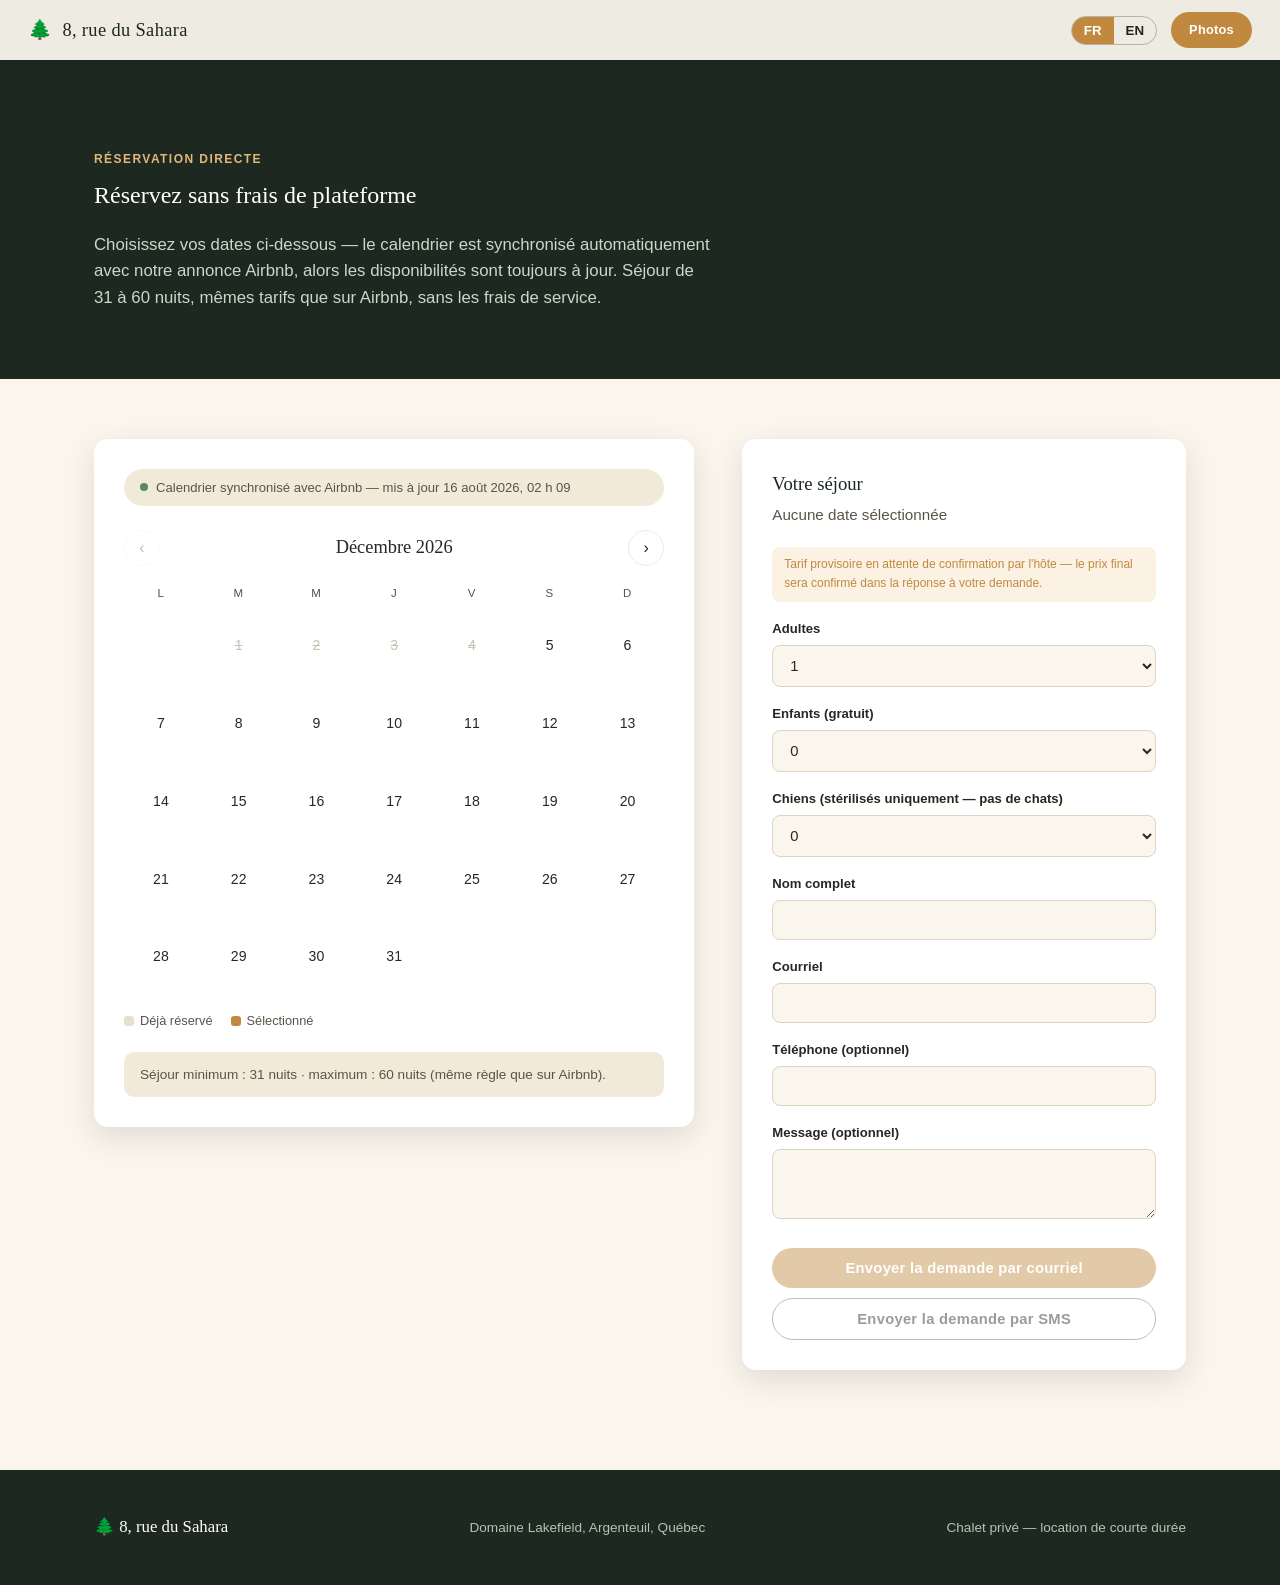
==== booking.html @ 60bce876 "Initial version of the chalet website" ====
<!doctype html>
<html lang="fr">
<head>
<meta charset="utf-8">
<meta name="viewport" content="width=device-width, initial-scale=1">
<title>Réserver — Chalet du 8, rue du Sahara</title>
<meta name="description" content="Réservez directement, sans frais de plateforme. Calendrier synchronisé avec Airbnb.">
<link rel="icon" href="data:image/svg+xml,<svg xmlns=%22http://www.w3.org/2000/svg%22 viewBox=%220 0 100 100%22><text y=%22.9em%22 font-size=%2290%22>🌲</text></svg>">
<link rel="stylesheet" href="style.css">
</head>
<body>

<header class="site-header scrolled" id="siteHeader">
  <a href="index.html" class="brand"><span class="leaf">🌲</span> 8, rue du Sahara</a>
  <div class="header-actions">
    <div class="lang-toggle">
      <button data-lang-btn="fr" class="active">FR</button>
      <button data-lang-btn="en">EN</button>
    </div>
    <a class="btn btn-small" href="index.html#gallery" data-i18n="nav.photos">Photos</a>
  </div>
</header>

<section class="page-hero">
  <div class="container">
    <span class="eyebrow" data-i18n="ph.eyebrow">Réservation directe</span>
    <h1 data-i18n="ph.title">Réservez sans frais de plateforme</h1>
    <p data-i18n="ph.lead">Choisissez vos dates ci-dessous — le calendrier est synchronisé automatiquement avec notre annonce Airbnb, alors les disponibilités sont toujours à jour. Séjour de 31 à 60 nuits, mêmes tarifs que sur Airbnb, sans les frais de service.</p>
  </div>
</section>

<div class="container">
  <div class="booking-layout">
    <div class="panel">
      <div class="sync-note" id="syncNote">
        <span class="dot"></span>
        <span data-i18n="ph.syncing">Chargement du calendrier…</span>
      </div>

      <div class="cal-nav">
        <button id="calPrev" aria-label="Mois précédent">&#8249;</button>
        <span class="cal-title" id="calTitle"></span>
        <button id="calNext" aria-label="Mois suivant">&#8250;</button>
      </div>
      <div class="cal-weekdays" id="calWeekdays"></div>
      <div class="cal-grid" id="calGrid"></div>

      <div class="cal-legend">
        <span><i class="i-blocked"></i> <span data-i18n="ph.legend.blocked">Déjà réservé</span></span>
        <span><i class="i-selected"></i> <span data-i18n="ph.legend.selected">Sélectionné</span></span>
      </div>

      <div class="stay-rule" data-i18n="ph.stayrule">Séjour minimum : 31 nuits · maximum : 60 nuits (même règle que sur Airbnb).</div>

      <div class="selection-msg" id="selectionMsg"></div>
    </div>

    <div class="panel summary-panel">
      <h3 data-i18n="ph.summary.title">Votre séjour</h3>
      <div class="summary-dates" id="summaryDates" data-i18n="ph.summary.none">Aucune date sélectionnée</div>

      <div id="priceBreakdown" style="display:none">
        <div class="price-row" id="rowNightly"></div>
        <div class="price-row" id="rowExtraGuests" style="display:none"></div>
        <div class="price-row" id="rowPets" style="display:none"></div>
        <div class="price-row" id="rowCleaning" style="display:none"></div>
        <div class="price-row" id="rowGst"></div>
        <div class="price-row" id="rowQst"></div>
        <div class="price-row total" id="rowTotal"></div>
        <div class="no-fee-badge" data-i18n="ph.nofee">✓ Aucuns frais de service Airbnb</div>
      </div>

      <div class="placeholder-note" id="placeholderNote" data-i18n="ph.placeholder">Tarif provisoire en attente de confirmation par l'hôte — le prix final sera confirmé dans la réponse à votre demande.</div>

      <form id="requestForm">
        <div class="form-group">
          <label for="adults" data-i18n="ph.form.adults">Adultes</label>
          <select id="adults"></select>
        </div>
        <div class="form-group">
          <label for="children" id="childrenLabel" data-i18n="ph.form.children">Enfants (gratuit)</label>
          <select id="children"></select>
        </div>
        <div class="form-group">
          <label for="pets" data-i18n="ph.form.pets">Chiens (stérilisés uniquement — pas de chats)</label>
          <select id="pets"></select>
        </div>
        <div class="form-group">
          <label for="name" data-i18n="ph.form.name">Nom complet</label>
          <input type="text" id="name" required>
        </div>
        <div class="form-group">
          <label for="email" data-i18n="ph.form.email">Courriel</label>
          <input type="email" id="email" required>
        </div>
        <div class="form-group">
          <label for="phone" data-i18n="ph.form.phone">Téléphone (optionnel)</label>
          <input type="tel" id="phone">
        </div>
        <div class="form-group">
          <label for="message" data-i18n="ph.form.message">Message (optionnel)</label>
          <textarea id="message"></textarea>
        </div>

        <div class="send-options">
          <button type="button" class="btn" id="sendEmail" disabled data-i18n="ph.form.sendEmail">Envoyer la demande par courriel</button>
          <button type="button" class="btn btn-ghost" id="sendSms" disabled style="color:var(--forest-deep); border-color:var(--bark-light);" data-i18n="ph.form.sendSms">Envoyer la demande par SMS</button>
        </div>
      </form>
    </div>
  </div>
</div>

<footer>
  <div class="container footer-grid">
    <div class="brand2">🌲 8, rue du Sahara</div>
    <div data-i18n="footer.addr">Domaine Lakefield, Argenteuil, Québec</div>
    <div data-i18n="footer.credit">Chalet privé — location de courte durée</div>
  </div>
</footer>

<script src="booking.js"></script>
</body>
</html>
---- style.css ----
:root {
  --forest: #2b3a2f;
  --forest-deep: #1c2820;
  --bark: #6b4f3a;
  --bark-light: #8a6a4d;
  --cream: #faf6ee;
  --cream-2: #f1ead9;
  --amber: #c1893f;
  --amber-light: #e0b877;
  --ink: #2a2622;
  --ink-soft: #5a534a;
  --white: #ffffff;
  --shadow: 0 10px 30px rgba(30, 25, 15, 0.12);
  --radius: 14px;
  --serif: Georgia, "Iowan Old Style", "Palatino Linotype", Palatino, serif;
  --sans: -apple-system, BlinkMacSystemFont, "Segoe UI", Roboto, Helvetica, Arial, sans-serif;
}

* { box-sizing: border-box; }

html { scroll-behavior: smooth; }

body {
  margin: 0;
  font-family: var(--sans);
  color: var(--ink);
  background: var(--cream);
  line-height: 1.6;
}

img { max-width: 100%; display: block; }

a { color: inherit; }

.container {
  max-width: 1140px;
  margin: 0 auto;
  padding: 0 24px;
}

h1, h2, h3, h4 {
  font-family: var(--serif);
  font-weight: 400;
  color: var(--forest-deep);
  margin: 0 0 .5em;
}

.eyebrow {
  text-transform: uppercase;
  letter-spacing: .12em;
  font-size: .75rem;
  font-weight: 600;
  color: var(--amber);
  margin-bottom: .6em;
  display: block;
}

section { padding: 88px 0; }

/* ---------- Header ---------- */

.site-header {
  position: fixed;
  top: 0; left: 0; right: 0;
  z-index: 100;
  display: flex;
  align-items: center;
  justify-content: space-between;
  padding: 18px 28px;
  transition: background .3s ease, box-shadow .3s ease, padding .3s ease;
}

.site-header.scrolled {
  background: rgba(250, 246, 238, 0.95);
  backdrop-filter: blur(6px);
  box-shadow: 0 2px 16px rgba(0,0,0,.08);
  padding: 12px 28px;
}

.brand {
  font-family: var(--serif);
  font-size: 1.15rem;
  color: var(--white);
  letter-spacing: .02em;
  text-decoration: none;
  display: flex;
  align-items: center;
  gap: 10px;
  transition: color .3s ease;
}

.site-header.scrolled .brand { color: var(--forest-deep); }

.brand .leaf { font-size: 1.2rem; }

.header-actions {
  display: flex;
  align-items: center;
  gap: 14px;
}

.lang-toggle {
  display: flex;
  border: 1px solid rgba(255,255,255,.6);
  border-radius: 999px;
  overflow: hidden;
  font-size: .78rem;
}

.site-header.scrolled .lang-toggle { border-color: rgba(43,58,47,.3); }

.lang-toggle button {
  background: none;
  border: none;
  padding: 6px 12px;
  cursor: pointer;
  color: var(--white);
  font-weight: 600;
  font-family: var(--sans);
}

.site-header.scrolled .lang-toggle button { color: var(--forest-deep); }

.lang-toggle button.active {
  background: var(--amber);
  color: var(--white) !important;
}

.btn {
  display: inline-block;
  padding: 12px 26px;
  border-radius: 999px;
  background: var(--amber);
  color: var(--white);
  text-decoration: none;
  font-weight: 600;
  font-size: .92rem;
  letter-spacing: .02em;
  border: none;
  cursor: pointer;
  transition: background .2s ease, transform .2s ease;
}

.btn:hover { background: #a9702f; transform: translateY(-1px); }

.btn-ghost {
  background: transparent;
  border: 1.5px solid var(--white);
  color: var(--white);
}

.site-header.scrolled .btn-ghost {
  border-color: var(--forest-deep);
  color: var(--forest-deep);
}

.btn-small { padding: 8px 18px; font-size: .8rem; }

/* ---------- Hero ---------- */

.hero {
  position: relative;
  min-height: 100vh;
  display: flex;
  align-items: flex-end;
  color: var(--white);
  background: linear-gradient(180deg, rgba(20,26,18,.35) 0%, rgba(20,26,18,.25) 40%, rgba(15,20,14,.75) 100%), url("images/hero.jpg") center/cover no-repeat;
}

.hero-inner {
  padding-bottom: 90px;
  max-width: 780px;
}

.hero .eyebrow { color: var(--amber-light); }

.hero h1 {
  color: var(--white);
  font-size: clamp(2.3rem, 5vw, 3.6rem);
  line-height: 1.1;
  margin-bottom: .35em;
}

.hero p.lead {
  font-size: 1.15rem;
  color: #eee7d8;
  max-width: 560px;
  margin-bottom: 1.8em;
}

.hero-ctas {
  display: flex;
  gap: 14px;
  flex-wrap: wrap;
  margin-bottom: 2.2em;
}

.facts {
  display: flex;
  gap: 28px;
  flex-wrap: wrap;
  border-top: 1px solid rgba(255,255,255,.25);
  padding-top: 22px;
}

.facts .fact {
  display: flex;
  flex-direction: column;
}

.facts .fact strong {
  font-family: var(--serif);
  font-size: 1.4rem;
}

.facts .fact span {
  font-size: .78rem;
  text-transform: uppercase;
  letter-spacing: .08em;
  color: #d9d0bd;
}

.scroll-cue {
  position: absolute;
  bottom: 24px;
  right: 28px;
  color: #eee7d8;
  font-size: .75rem;
  writing-mode: vertical-rl;
  letter-spacing: .15em;
  text-transform: uppercase;
  opacity: .8;
}

/* ---------- Intro ---------- */

.intro {
  background: var(--cream);
}

.intro-grid {
  display: grid;
  grid-template-columns: 1.1fr 0.9fr;
  gap: 64px;
  align-items: center;
}

.intro p { color: var(--ink-soft); font-size: 1.05rem; }
.intro p + p { margin-top: 1em; }

.intro-photo {
  border-radius: var(--radius);
  overflow: hidden;
  box-shadow: var(--shadow);
}

/* ---------- Highlights ---------- */

.highlights {
  background: var(--forest);
  color: var(--cream);
}

.highlights h2, .highlights .eyebrow { color: var(--cream); }
.highlights .eyebrow { color: var(--amber-light); }

.highlight-grid {
  display: grid;
  grid-template-columns: repeat(4, 1fr);
  gap: 28px;
  margin-top: 48px;
}

.highlight-card {
  background: rgba(255,255,255,.05);
  border: 1px solid rgba(255,255,255,.12);
  border-radius: var(--radius);
  padding: 26px 22px;
}

.highlight-card svg {
  width: 30px; height: 30px;
  stroke: var(--amber-light);
  color: var(--amber-light);
  margin-bottom: 14px;
}

.highlight-card h4 {
  color: var(--white);
  font-size: 1.02rem;
  margin-bottom: .3em;
}

.highlight-card p {
  color: #cdd6c9;
  font-size: .9rem;
  margin: 0;
}

/* ---------- Gallery ---------- */

.gallery-grid {
  display: grid;
  grid-template-columns: repeat(4, 1fr);
  grid-auto-rows: 190px;
  gap: 10px;
  margin-top: 44px;
}

.gallery-grid button {
  padding: 0;
  border: none;
  background: none;
  cursor: pointer;
  overflow: hidden;
  border-radius: 10px;
  position: relative;
}

.gallery-grid img {
  width: 100%; height: 100%;
  object-fit: cover;
  transition: transform .4s ease;
}

.gallery-grid button:hover img { transform: scale(1.06); }

.gallery-grid .tall { grid-row: span 2; }
.gallery-grid .wide { grid-column: span 2; }

.lightbox {
  position: fixed;
  inset: 0;
  background: rgba(15, 18, 13, .94);
  display: none;
  align-items: center;
  justify-content: center;
  z-index: 999;
  flex-direction: column;
}

.lightbox.open { display: flex; }

.lightbox img {
  max-width: 88vw;
  max-height: 78vh;
  border-radius: 6px;
  box-shadow: 0 20px 60px rgba(0,0,0,.5);
}

.lightbox-controls {
  position: absolute;
  inset: 0;
  display: flex;
  align-items: center;
  justify-content: space-between;
  padding: 0 20px;
  pointer-events: none;
}

.lightbox-controls button {
  pointer-events: all;
  background: rgba(255,255,255,.1);
  border: 1px solid rgba(255,255,255,.3);
  color: var(--white);
  width: 46px; height: 46px;
  border-radius: 50%;
  font-size: 1.3rem;
  cursor: pointer;
}

.lightbox-close {
  position: absolute;
  top: 22px; right: 26px;
  background: none;
  border: none;
  color: var(--white);
  font-size: 1.8rem;
  cursor: pointer;
}

.lightbox-caption {
  color: #cfc7b5;
  margin-top: 16px;
  font-size: .85rem;
}

/* ---------- Amenities ---------- */

.amenities-grid {
  display: grid;
  grid-template-columns: repeat(3, 1fr);
  gap: 18px 40px;
  margin-top: 40px;
}

.amenities-grid .item {
  display: flex;
  align-items: flex-start;
  gap: 12px;
  padding: 10px 0;
  border-bottom: 1px solid var(--cream-2);
  color: var(--ink-soft);
}

.amenities-grid .item svg {
  width: 20px; height: 20px;
  stroke: var(--bark);
  flex-shrink: 0;
  margin-top: 2px;
}

.sleeping {
  margin-top: 56px;
  background: var(--cream-2);
  border-radius: var(--radius);
  padding: 32px;
  display: grid;
  grid-template-columns: repeat(3, 1fr);
  gap: 24px;
}

.sleeping .room strong { display: block; font-family: var(--serif); font-size: 1.1rem; margin-bottom: 4px; }
.sleeping .room span { color: var(--ink-soft); font-size: .92rem; }

/* ---------- Explore ---------- */

.explore { background: var(--cream-2); }

.explore-grid {
  display: grid;
  grid-template-columns: repeat(3, 1fr);
  gap: 24px;
  margin-top: 44px;
}

.explore-card {
  background: var(--white);
  border-radius: var(--radius);
  padding: 26px;
  box-shadow: var(--shadow);
}

.explore-card h4 {
  font-size: 1.05rem;
  margin-bottom: .4em;
  color: var(--forest-deep);
}

.explore-card p {
  color: var(--ink-soft);
  font-size: .92rem;
  margin: 0;
}

.explore-card .tag {
  display: inline-block;
  font-size: .72rem;
  text-transform: uppercase;
  letter-spacing: .07em;
  color: var(--amber);
  font-weight: 700;
  margin-bottom: 10px;
}

/* ---------- Booking CTA ---------- */

.booking {
  background: linear-gradient(180deg, rgba(20,26,18,.55), rgba(20,26,18,.85)), url("images/photo-06.jpg") center/cover no-repeat fixed;
  color: var(--white);
  text-align: center;
}

.booking h2 { color: var(--white); }
.booking .eyebrow { color: var(--amber-light); }

.booking p.lead {
  max-width: 560px;
  margin: 0 auto 2em;
  color: #ece5d5;
  font-size: 1.05rem;
}

.booking-ctas {
  display: flex;
  gap: 16px;
  justify-content: center;
  flex-wrap: wrap;
}

.contact-line {
  margin-top: 30px;
  font-size: .92rem;
  color: #d9d0bd;
}

.contact-line a { text-decoration: underline; }

/* ---------- Footer ---------- */

footer {
  background: var(--forest-deep);
  color: #b9c2b3;
  padding: 44px 0;
  font-size: .85rem;
}

.footer-grid {
  display: flex;
  justify-content: space-between;
  align-items: center;
  flex-wrap: wrap;
  gap: 18px;
}

footer .brand2 {
  font-family: var(--serif);
  color: var(--white);
  font-size: 1.05rem;
}

/* ---------- Responsive ---------- */

@media (max-width: 900px) {
  .intro-grid { grid-template-columns: 1fr; }
  .highlight-grid { grid-template-columns: repeat(2, 1fr); }
  .gallery-grid { grid-template-columns: repeat(2, 1fr); grid-auto-rows: 160px; }
  .amenities-grid { grid-template-columns: repeat(2, 1fr); }
  .sleeping { grid-template-columns: 1fr; }
  .explore-grid { grid-template-columns: 1fr; }
  section { padding: 60px 0; }
  .site-header { padding: 14px 18px; }
}

@media (max-width: 560px) {
  .highlight-grid { grid-template-columns: 1fr; }
  .gallery-grid { grid-template-columns: repeat(2, 1fr); grid-auto-rows: 130px; }
  .facts { gap: 18px; }
  .booking { background-attachment: scroll; }
}

/* ---------- Booking page ---------- */

.page-hero {
  padding: 150px 0 50px;
  background: var(--forest-deep);
  color: var(--white);
}

.page-hero h1 { color: var(--white); margin-bottom: .3em; }
.page-hero .eyebrow { color: var(--amber-light); }
.page-hero p { color: #cdd6c9; max-width: 620px; font-size: 1.05rem; }

.booking-layout {
  display: grid;
  grid-template-columns: 1.15fr 0.85fr;
  gap: 48px;
  align-items: flex-start;
  padding: 60px 0 100px;
}

.panel {
  background: var(--white);
  border-radius: var(--radius);
  box-shadow: var(--shadow);
  padding: 30px;
}

.sync-note {
  display: flex;
  align-items: center;
  gap: 8px;
  font-size: .82rem;
  color: var(--ink-soft);
  background: var(--cream-2);
  border-radius: 999px;
  padding: 8px 16px;
  margin-bottom: 24px;
}

.sync-note .dot {
  width: 8px; height: 8px; border-radius: 50%;
  background: #5b8a5e;
  flex-shrink: 0;
}

.cal-nav {
  display: flex;
  align-items: center;
  justify-content: space-between;
  margin-bottom: 18px;
}

.cal-nav button {
  width: 36px; height: 36px;
  border-radius: 50%;
  border: 1px solid var(--cream-2);
  background: var(--white);
  cursor: pointer;
  font-size: 1rem;
  color: var(--forest-deep);
}

.cal-nav button:disabled { opacity: .3; cursor: default; }

.cal-nav .cal-title {
  font-family: var(--serif);
  font-size: 1.15rem;
  text-transform: capitalize;
}

.cal-weekdays, .cal-grid {
  display: grid;
  grid-template-columns: repeat(7, 1fr);
  gap: 4px;
  text-align: center;
}

.cal-weekdays span {
  font-size: .72rem;
  text-transform: uppercase;
  letter-spacing: .05em;
  color: var(--ink-soft);
  padding-bottom: 6px;
}

.cal-grid button {
  aspect-ratio: 1;
  border: none;
  background: none;
  border-radius: 8px;
  font-size: .88rem;
  cursor: pointer;
  color: var(--ink);
}

.cal-grid button:disabled {
  color: #c9c2b4;
  text-decoration: line-through;
  cursor: not-allowed;
}

.cal-grid button.empty { visibility: hidden; cursor: default; }
.cal-grid button:not(:disabled):not(.empty):hover { background: var(--cream-2); }
.cal-grid button.in-range { background: var(--cream-2); }
.cal-grid button.is-start, .cal-grid button.is-end {
  background: var(--amber);
  color: var(--white);
  font-weight: 700;
}

.cal-legend {
  display: flex;
  gap: 18px;
  margin-top: 18px;
  font-size: .8rem;
  color: var(--ink-soft);
  flex-wrap: wrap;
}

.cal-legend span { display: flex; align-items: center; gap: 6px; }
.cal-legend i { width: 10px; height: 10px; border-radius: 3px; display: inline-block; }
.cal-legend .i-blocked { background: #e7e0d0; }
.cal-legend .i-selected { background: var(--amber); }

.stay-rule {
  margin-top: 20px;
  font-size: .85rem;
  color: var(--ink-soft);
  background: var(--cream-2);
  border-radius: 10px;
  padding: 12px 16px;
}

.selection-msg {
  margin-top: 14px;
  font-size: .88rem;
  padding: 10px 14px;
  border-radius: 8px;
  display: none;
}

.selection-msg.show { display: block; }
.selection-msg.error { background: #fbeae7; color: #a4402f; }
.selection-msg.info { background: var(--cream-2); color: var(--ink-soft); }

.summary-panel h3 { margin-bottom: 4px; }

.summary-dates {
  font-size: .95rem;
  color: var(--ink-soft);
  margin-bottom: 20px;
}

.price-row {
  display: flex;
  justify-content: space-between;
  padding: 10px 0;
  border-bottom: 1px solid var(--cream-2);
  font-size: .92rem;
  color: var(--ink-soft);
}

.price-row.total {
  border-bottom: none;
  border-top: 2px solid var(--ink);
  margin-top: 4px;
  padding-top: 14px;
  font-size: 1.1rem;
  color: var(--ink);
  font-weight: 700;
  font-family: var(--serif);
}

.no-fee-badge {
  display: inline-block;
  margin-top: 10px;
  font-size: .78rem;
  color: #3f6b41;
  background: #e7f0e2;
  padding: 4px 12px;
  border-radius: 999px;
}

.form-group { margin: 16px 0; }
.form-group label {
  display: block;
  font-size: .82rem;
  font-weight: 600;
  color: var(--ink);
  margin-bottom: 6px;
}

.form-group input, .form-group select, .form-group textarea {
  width: 100%;
  padding: 11px 13px;
  border-radius: 8px;
  border: 1px solid #ddd4c2;
  font-family: var(--sans);
  font-size: .92rem;
  background: var(--cream);
  color: var(--ink);
}

.form-group textarea { resize: vertical; min-height: 70px; }

.send-options {
  display: flex;
  flex-direction: column;
  gap: 10px;
  margin-top: 22px;
}

.send-options .btn { width: 100%; text-align: center; }

.btn:disabled {
  opacity: .45;
  cursor: not-allowed;
  transform: none !important;
}

.placeholder-note {
  font-size: .75rem;
  color: var(--amber);
  background: #fbf2e3;
  border-radius: 8px;
  padding: 8px 12px;
  margin-top: 16px;
}

@media (max-width: 900px) {
  .booking-layout { grid-template-columns: 1fr; }
}
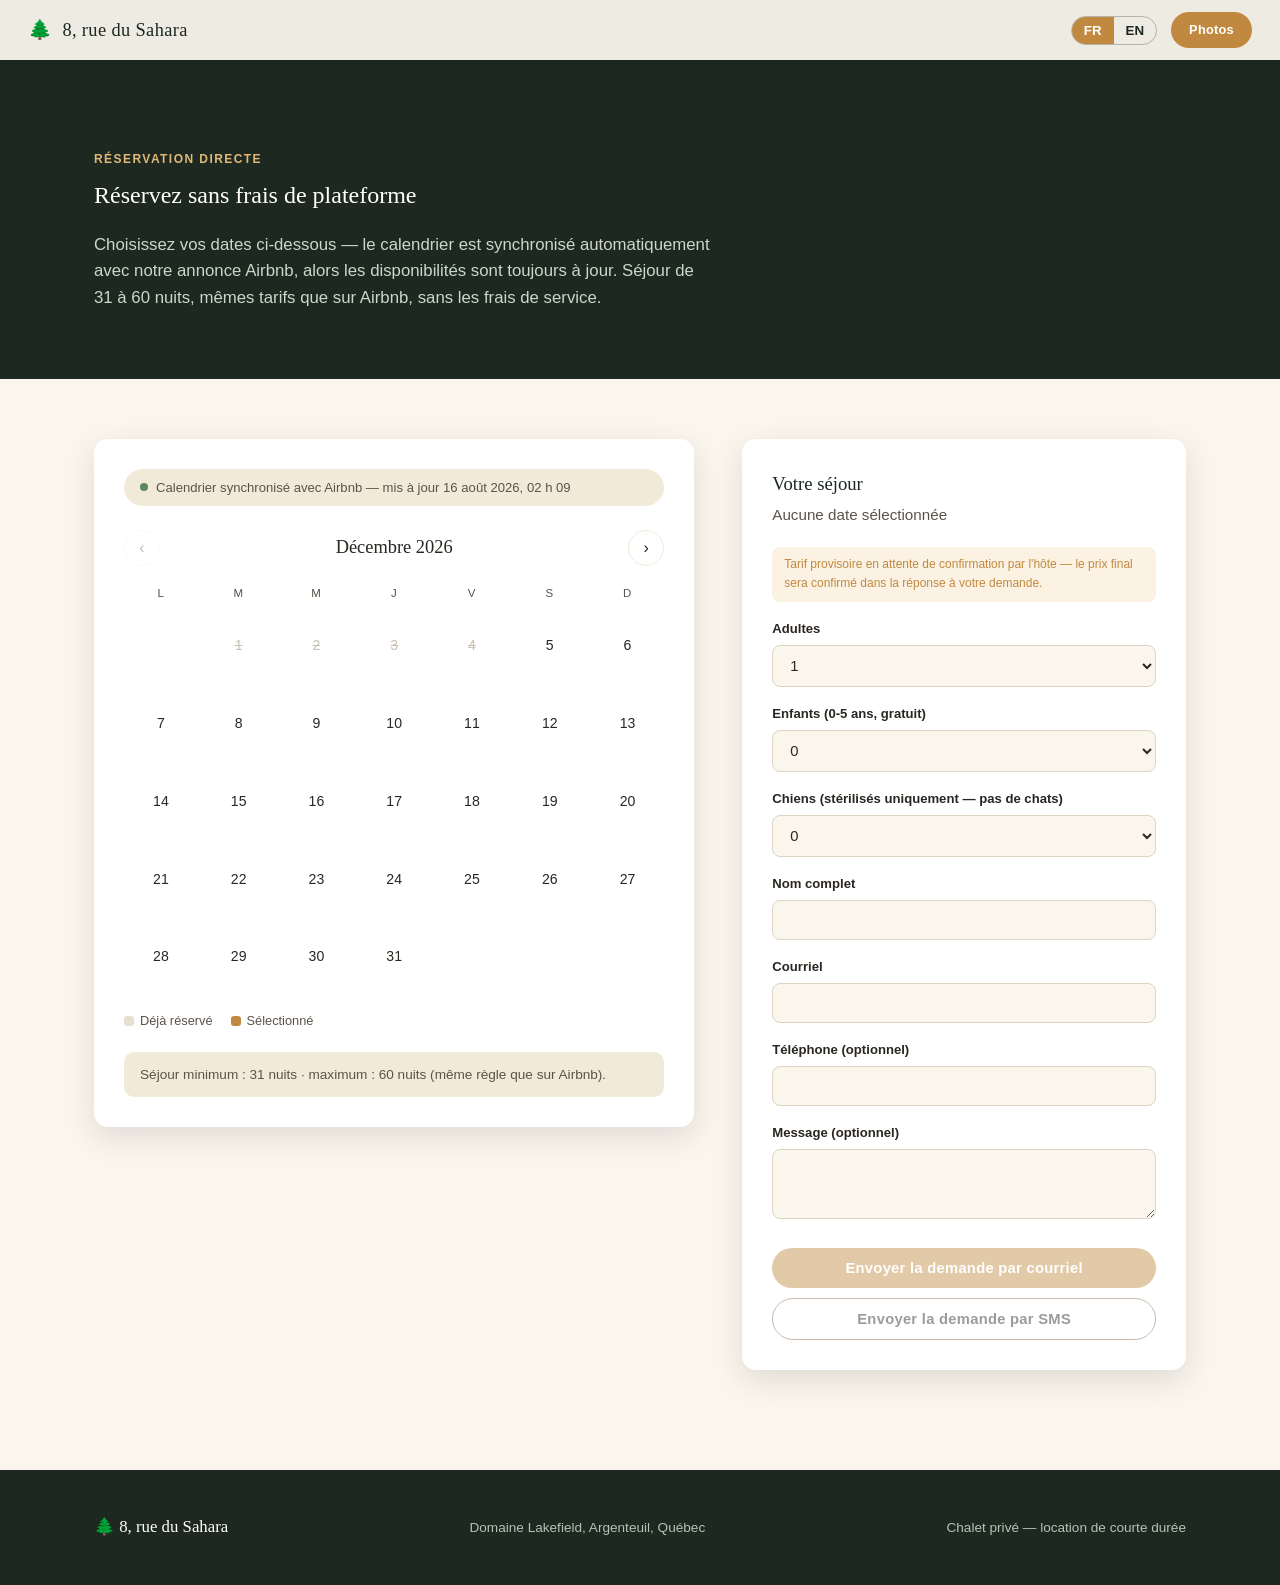
==== commit be71c55c: "Fix children age label (0-5 ans)" ====
--- a/booking.html
+++ b/booking.html
@@ -78,7 +78,7 @@
           <select id="adults"></select>
         </div>
         <div class="form-group">
-          <label for="children" id="childrenLabel" data-i18n="ph.form.children">Enfants (gratuit)</label>
+          <label for="children" data-i18n="ph.form.children">Enfants (0-5 ans, gratuit)</label>
           <select id="children"></select>
         </div>
         <div class="form-group">
